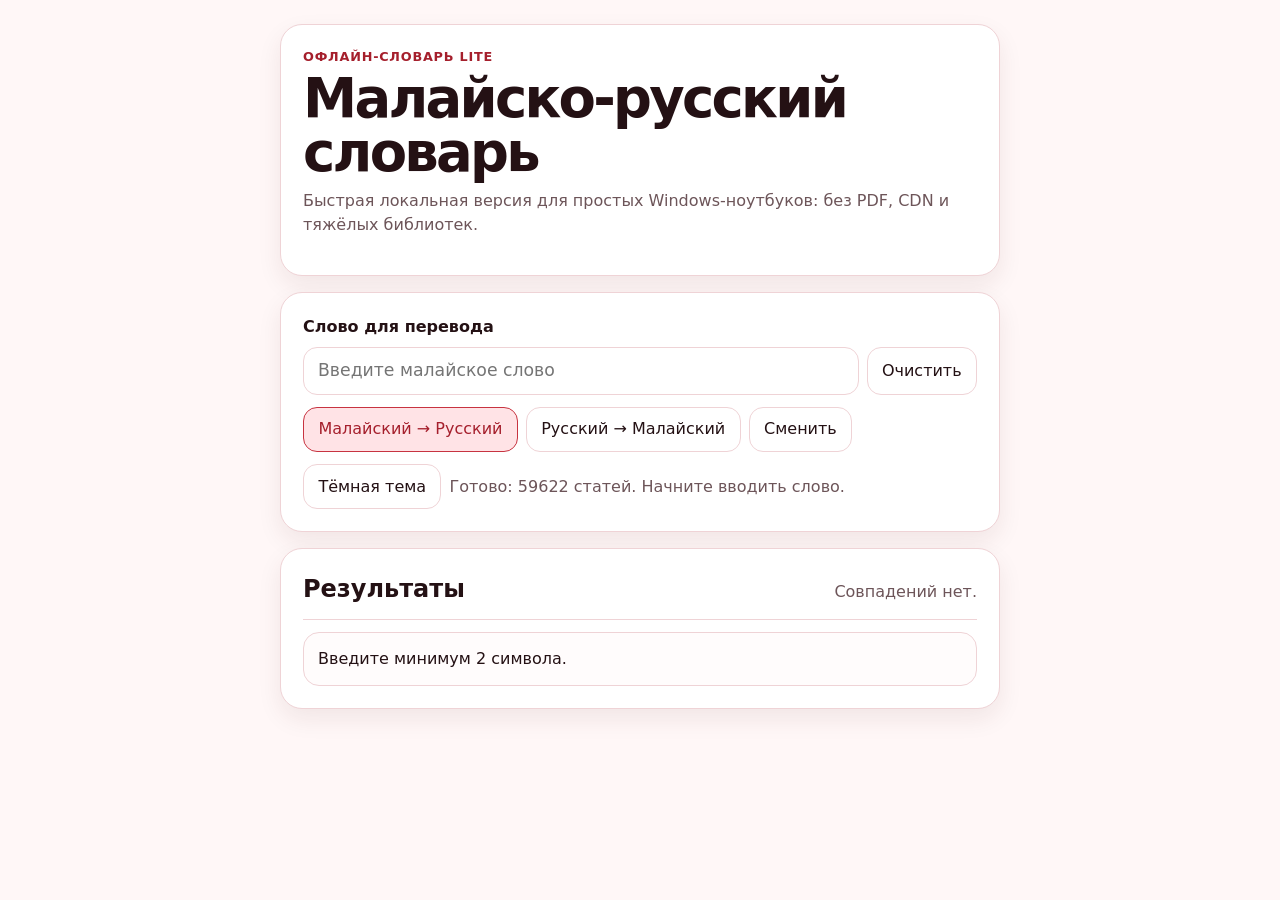
==== dictionary-lite/index.html @ abbf4eb0 "Add lightweight offline dictionary version" ====
<!doctype html>
<html lang="ru">
  <head>
    <meta charset="utf-8" />
    <meta name="viewport" content="width=device-width, initial-scale=1" />
    <meta name="theme-color" content="#b92f3a" />
    <title>Малайско-русский словарь Lite</title>
    <link rel="manifest" href="./manifest.webmanifest" />
    <link rel="stylesheet" href="./style.css" />
  </head>
  <body>
    <main class="shell">
      <header class="header">
        <p class="eyebrow">Офлайн-словарь Lite</p>
        <h1>Малайско-русский словарь</h1>
        <p class="subtitle">Быстрая локальная версия для простых Windows-ноутбуков: без PDF, CDN и тяжёлых библиотек.</p>
      </header>

      <section class="search-panel" aria-labelledby="searchTitle">
        <h2 id="searchTitle" class="visually-hidden">Поиск по словарю</h2>
        <label class="field-label" for="search">Слово для перевода</label>
        <div class="search-row">
          <input id="search" type="search" autocomplete="off" spellcheck="false" inputmode="search" />
          <button id="clearSearch" type="button" aria-label="Очистить поиск">Очистить</button>
        </div>

        <div class="direction-row" aria-label="Направление перевода">
          <button type="button" data-direction="ms-ru" aria-pressed="true">Малайский → Русский</button>
          <button type="button" data-direction="ru-ms" aria-pressed="false">Русский → Малайский</button>
          <button id="swapDirection" type="button">Сменить</button>
        </div>

        <div class="utility-row">
          <button id="themeToggle" type="button">Тёмная тема</button>
          <p id="status" class="status" role="status" aria-live="polite">Загрузка словаря...</p>
        </div>
      </section>

      <section class="results-panel" aria-labelledby="resultsTitle">
        <div class="results-head">
          <h2 id="resultsTitle">Результаты</h2>
          <p id="resultCount" aria-live="polite">Введите минимум 2 символа.</p>
        </div>
        <ol id="results" class="results"></ol>
      </section>
    </main>

    <script src="./search-core.js"></script>
    <script src="./app.js"></script>
  </body>
</html>
---- dictionary-lite/style.css ----
:root {
  color-scheme: light;
  --bg: #fff7f7;
  --panel: #ffffff;
  --text: #241114;
  --muted: #6d5559;
  --border: #efd3d6;
  --accent: #c73340;
  --accent-strong: #a51f2c;
  --accent-soft: #ffe3e6;
  --focus: #215dff;
  --shadow: 0 10px 24px rgba(80, 20, 28, 0.08);
  font-family: system-ui, -apple-system, BlinkMacSystemFont, "Segoe UI", sans-serif;
}

@media (prefers-color-scheme: dark) {
  :root:not([data-theme="light"]) {
    color-scheme: dark;
    --bg: #170d10;
    --panel: #221316;
    --text: #fff3f4;
    --muted: #d5b7bb;
    --border: #4a2a2f;
    --accent: #ff6975;
    --accent-strong: #ff8790;
    --accent-soft: #3a1d22;
    --focus: #8db3ff;
    --shadow: none;
  }
}

:root[data-theme="dark"] {
  color-scheme: dark;
  --bg: #170d10;
  --panel: #221316;
  --text: #fff3f4;
  --muted: #d5b7bb;
  --border: #4a2a2f;
  --accent: #ff6975;
  --accent-strong: #ff8790;
  --accent-soft: #3a1d22;
  --focus: #8db3ff;
  --shadow: none;
}

* { box-sizing: border-box; }

body {
  margin: 0;
  min-width: 320px;
  background: var(--bg);
  color: var(--text);
  font-family: inherit;
  line-height: 1.5;
}

button,
input {
  font: inherit;
}

button {
  min-height: 42px;
  border: 1px solid var(--border);
  border-radius: 14px;
  background: var(--panel);
  color: var(--text);
  cursor: pointer;
  padding: 0.6rem 0.9rem;
}

button:hover,
button[aria-pressed="true"] {
  border-color: var(--accent);
  background: var(--accent-soft);
  color: var(--accent-strong);
}

button:focus-visible,
input:focus-visible {
  outline: 3px solid var(--focus);
  outline-offset: 2px;
}

.shell {
  width: min(100% - 24px, 720px);
  margin: 0 auto;
  padding: 24px 0 40px;
}

.header,
.search-panel,
.results-panel {
  background: var(--panel);
  border: 1px solid var(--border);
  border-radius: 22px;
  box-shadow: var(--shadow);
  padding: 22px;
  margin-bottom: 16px;
}

.eyebrow {
  margin: 0 0 6px;
  color: var(--accent-strong);
  font-size: 0.8rem;
  font-weight: 800;
  letter-spacing: 0.06em;
  text-transform: uppercase;
}

h1,
h2,
p {
  margin-top: 0;
}

h1 {
  margin-bottom: 10px;
  font-size: clamp(2rem, 8vw, 3.4rem);
  line-height: 0.98;
  letter-spacing: -0.05em;
}

.subtitle,
.status,
#resultCount {
  color: var(--muted);
}

.field-label {
  display: block;
  margin-bottom: 8px;
  font-weight: 700;
}

.search-row {
  display: grid;
  grid-template-columns: 1fr auto;
  gap: 8px;
}

#search {
  width: 100%;
  min-height: 48px;
  border: 1px solid var(--border);
  border-radius: 14px;
  background: var(--panel);
  color: var(--text);
  padding: 0 14px;
  font-size: 1.08rem;
}

.direction-row,
.utility-row {
  display: flex;
  flex-wrap: wrap;
  gap: 8px;
  align-items: center;
  margin-top: 12px;
}

.status {
  margin: 0;
  min-height: 1.5em;
}

.results-head {
  display: flex;
  justify-content: space-between;
  gap: 12px;
  align-items: baseline;
  border-bottom: 1px solid var(--border);
  margin-bottom: 12px;
}

.results-head h2,
.results-head p {
  margin-bottom: 12px;
}

.results {
  list-style: none;
  margin: 0;
  padding: 0;
  display: grid;
  gap: 10px;
}

.result-card,
.empty-state {
  border: 1px solid var(--border);
  border-radius: 16px;
  background: color-mix(in srgb, var(--panel) 88%, var(--accent-soft));
  padding: 14px;
}

.result-card h2 {
  margin-bottom: 6px;
  font-size: 1.25rem;
  line-height: 1.2;
}

.result-card p {
  margin-bottom: 0;
  color: var(--muted);
}

mark {
  border-radius: 5px;
  background: #ffe08a;
  color: #2a1600;
  padding: 0 0.1em;
}

.visually-hidden {
  position: absolute;
  width: 1px;
  height: 1px;
  padding: 0;
  margin: -1px;
  overflow: hidden;
  clip: rect(0, 0, 0, 0);
  white-space: nowrap;
  border: 0;
}

@media (max-width: 520px) {
  .shell { width: min(100% - 16px, 720px); padding-top: 12px; }
  .header,
  .search-panel,
  .results-panel { border-radius: 18px; padding: 16px; }
  .search-row { grid-template-columns: 1fr; }
  .direction-row button,
  .utility-row button { flex: 1 1 100%; }
  .results-head { display: block; }
}
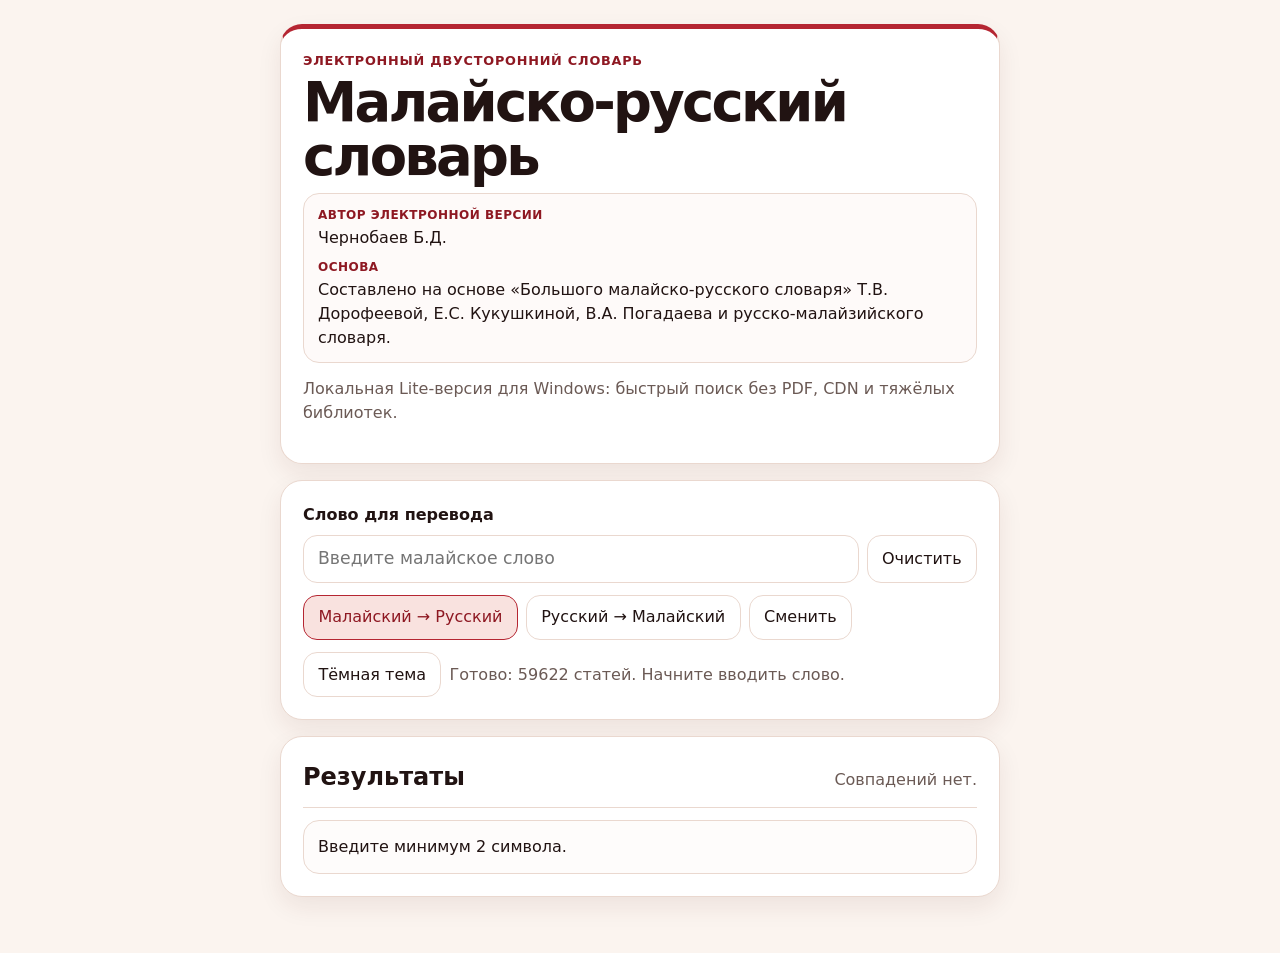
==== commit 2d7850bd: "Refine lite dictionary header attribution" ====
--- a/dictionary-lite/index.html
+++ b/dictionary-lite/index.html
@@ -11,9 +11,19 @@
   <body>
     <main class="shell">
       <header class="header">
-        <p class="eyebrow">Офлайн-словарь Lite</p>
+        <p class="eyebrow">Электронный двусторонний словарь</p>
         <h1>Малайско-русский словарь</h1>
-        <p class="subtitle">Быстрая локальная версия для простых Windows-ноутбуков: без PDF, CDN и тяжёлых библиотек.</p>
+        <dl class="dictionary-meta" aria-label="Сведения о словаре">
+          <div>
+            <dt>Автор электронной версии</dt>
+            <dd>Чернобаев Б.Д.</dd>
+          </div>
+          <div>
+            <dt>Основа</dt>
+            <dd>Составлено на основе «Большого малайско-русского словаря» Т.В. Дорофеевой, Е.С. Кукушкиной, В.А. Погадаева и русско-малайзийского словаря.</dd>
+          </div>
+        </dl>
+        <p class="subtitle">Локальная Lite-версия для Windows: быстрый поиск без PDF, CDN и тяжёлых библиотек.</p>
       </header>
 
       <section class="search-panel" aria-labelledby="searchTitle">
--- a/dictionary-lite/style.css
+++ b/dictionary-lite/style.css
@@ -1,13 +1,13 @@
 :root {
   color-scheme: light;
-  --bg: #fff7f7;
+  --bg: #fbf4ef;
   --panel: #ffffff;
-  --text: #241114;
-  --muted: #6d5559;
-  --border: #efd3d6;
-  --accent: #c73340;
-  --accent-strong: #a51f2c;
-  --accent-soft: #ffe3e6;
+  --text: #211312;
+  --muted: #6b5a55;
+  --border: #ead8cf;
+  --accent: #b52632;
+  --accent-strong: #8e1822;
+  --accent-soft: #f9e2df;
   --focus: #215dff;
   --shadow: 0 10px 24px rgba(80, 20, 28, 0.08);
   font-family: system-ui, -apple-system, BlinkMacSystemFont, "Segoe UI", sans-serif;
@@ -99,6 +99,10 @@
   margin-bottom: 16px;
 }
 
+.header {
+  border-top: 5px solid var(--accent);
+}
+
 .eyebrow {
   margin: 0 0 6px;
   color: var(--accent-strong);
@@ -125,6 +129,34 @@
 .status,
 #resultCount {
   color: var(--muted);
+}
+
+.dictionary-meta {
+  display: grid;
+  gap: 8px;
+  margin: 0 0 14px;
+  padding: 12px 14px;
+  border: 1px solid var(--border);
+  border-radius: 16px;
+  background: color-mix(in srgb, var(--panel) 82%, var(--accent-soft));
+}
+
+.dictionary-meta div {
+  display: grid;
+  gap: 2px;
+}
+
+.dictionary-meta dt {
+  color: var(--accent-strong);
+  font-size: 0.75rem;
+  font-weight: 800;
+  letter-spacing: 0.04em;
+  text-transform: uppercase;
+}
+
+.dictionary-meta dd {
+  margin: 0;
+  color: var(--text);
 }
 
 .field-label {
